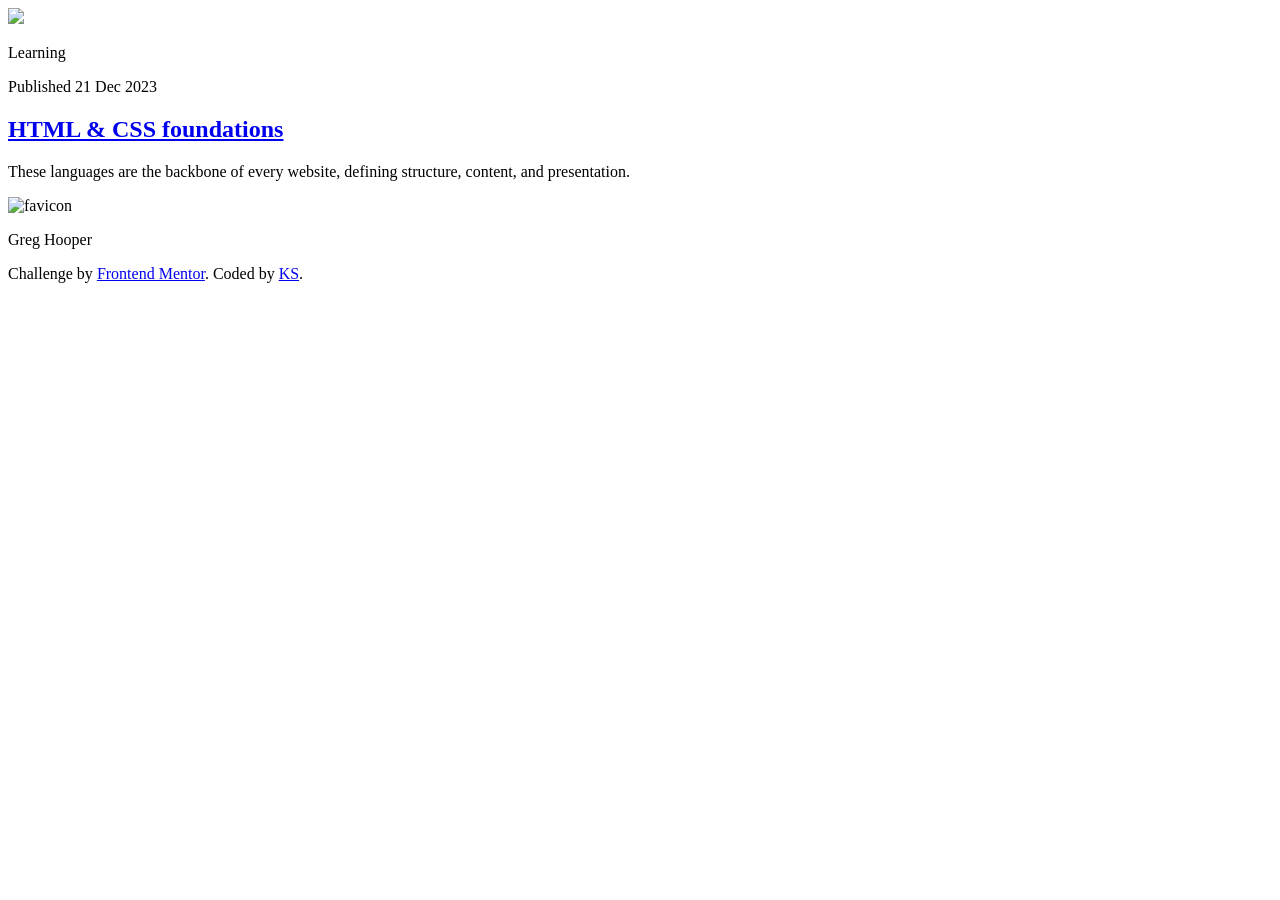
==== index.html @ 84ee01eb "Rename Blog-preview-Frontend-mentor/index.html to index.html" ====
<!DOCTYPE html>
<html lang="en">
<head>
  <meta charset="UTF-8">
  <meta name="viewport" content="width=device-width, initial-scale=1.0"> <!-- displays site properly based on user's device -->
  
  <link rel="icon" type="image/png" sizes="32x32" href="./assets/images/favicon-32x32.png">
  <link rel="preconnect" href="https://fonts.googleapis.com">
<link rel="preconnect" href="https://fonts.gstatic.com" crossorigin>
<link href="https://fonts.googleapis.com/css2?family=Figtree:wght@300..900&display=swap" rel="stylesheet">
<link rel="stylesheet" href="styles.css">

  
  <title>Frontend Mentor | Blog preview card</title>

</head>

<body>
  <section id="card">
    <div id="ilustrace-img-container">
    <img src="Images/illustration-article.svg">
    </div>
    <div class="text-karty">
      <p class="tag">Learning</p>
      <p class="publishing-date">Published 21 Dec 2023</p>
      <h2><a href="http">HTML & CSS foundations</a></h2>
      <p class="info">These languages are the backbone of every website, defining structure, content, and presentation.</p>
      <div id="author-container">
      <img class="icon" src="Images/image-avatar.webp" alt="favicon">
      <p class="author">Greg Hooper</p>
      </div>
    </div>
  </section>
  
  <footer class="attribution">
    Challenge by <a href="https://www.frontendmentor.io?ref=challenge">Frontend Mentor</a>. 
    Coded by <a href="#">KS</a>.
  </footer>
  </>
</body>
</html>
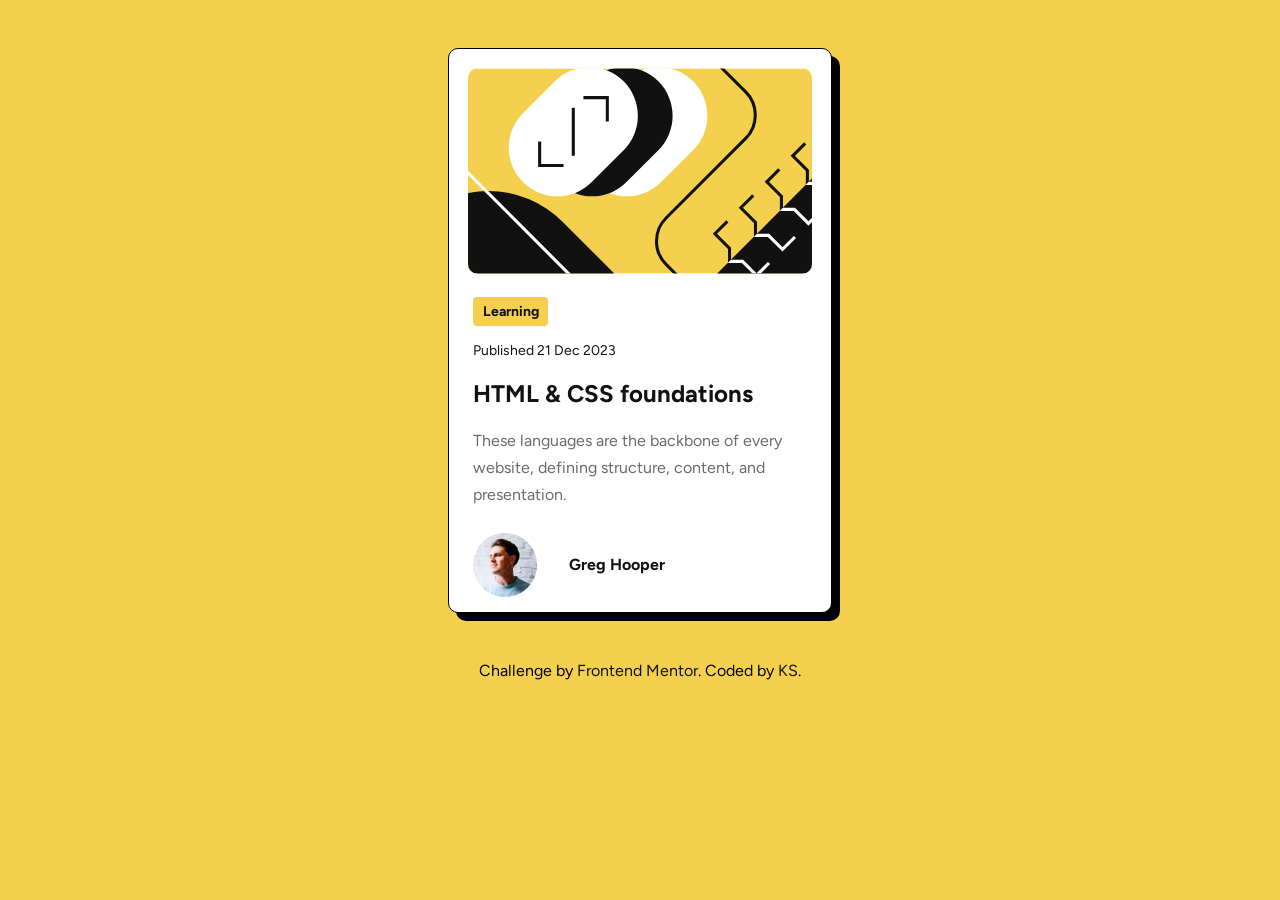
==== commit 415dd5aa: "Add alt text to images for accessibility" ====
--- a/index.html
+++ b/index.html
@@ -18,7 +18,7 @@
 <body>
   <section id="card">
     <div id="ilustrace-img-container">
-    <img src="Images/illustration-article.svg">
+    <img src="Images/illustration-article.svg" alt="featured picture">
     </div>
     <div class="text-karty">
       <p class="tag">Learning</p>
@@ -26,7 +26,7 @@
       <h2><a href="http">HTML & CSS foundations</a></h2>
       <p class="info">These languages are the backbone of every website, defining structure, content, and presentation.</p>
       <div id="author-container">
-      <img class="icon" src="Images/image-avatar.webp" alt="favicon">
+      <img class="icon" src="Images/image-avatar.webp" alt="favicon of author">
       <p class="author">Greg Hooper</p>
       </div>
     </div>
--- a/styles.css
+++ b/styles.css
@@ -0,0 +1,128 @@
+* {
+    margin: 0;
+    padding: 0;
+    box-sizing: border-box;
+}
+
+:root {
+    --background: hsl(47, 88%, 63%);
+    --card-background: hsl(0, 0%, 100%);
+    --paragraph-text: hsl(0, 0%, 42%);
+    --text: hsl(0, 0%, 7%);
+}
+
+body {
+    background-color: var(--background);
+    font-family: 'Figtree', sans-serif;
+}
+
+#card {
+    border: 1px solid black;
+    border-radius: 10px;
+    background-color: var(--card-background);
+    width: 384px;
+    height: 565px;
+    box-shadow: 8px 8px 0 black;
+    padding: 1.2rem;
+    margin: 3rem auto
+}
+
+
+
+#ilustrace-img-container {
+    display: flex;
+    align-items: center;
+    justify-content: center;  
+}
+
+#ilustrace-img-container img {
+border-radius: 10px;
+
+} 
+.text-karty {
+    margin-top: 1.7rem;
+    margin-left: 5px;
+}
+
+.tag {
+    color: var(--text);
+    background-color: var(--background);
+    display: inline;
+    padding: 0.4rem 0.6rem;
+    font-weight: bold;
+    border-radius: 4px;
+    font-size: 0.875rem;
+}
+
+.publishing-date {
+    margin-top: 1.4rem;
+    font-size: 0.875rem;
+    color: var(--text);
+}
+
+a {
+    text-decoration: none;
+    color: var(--text);
+}
+
+a:hover {
+color: var(--background);
+curosr: pointer;
+}
+
+h2 {
+    margin-top: 1.2rem;
+    font-size: 1.5rem;
+}
+
+.info {
+    color: var(--paragraph-text);
+    margin-top: 1.2rem;
+    line-height: 1.7rem;
+}
+
+#author-container {
+    display: flex;
+    margin-top: 1.5rem;
+    justify-content: flex-start;
+    align-items: center;
+    gap: 2rem;
+}
+
+
+
+.author {
+    color: var(--text);
+    font-weight: bold;
+}
+
+.attribution {
+    text-align: center;
+}
+
+@media (max-width: 680px) {
+ html {
+    font-size: 12px;
+ }
+
+ body {
+    max-height: 100dvh;
+    over-flow: hidden;
+ }
+    #card {
+    width: 80%;
+    min-width: 200px; 
+    height: auto;
+    max-height: 440px;
+    }
+
+.icon {
+    width: 3rem;
+}
+   
+ }
+#ilustrace-img-container img {
+border-radius: 10px;
+width: 100%;
+ }   
+}
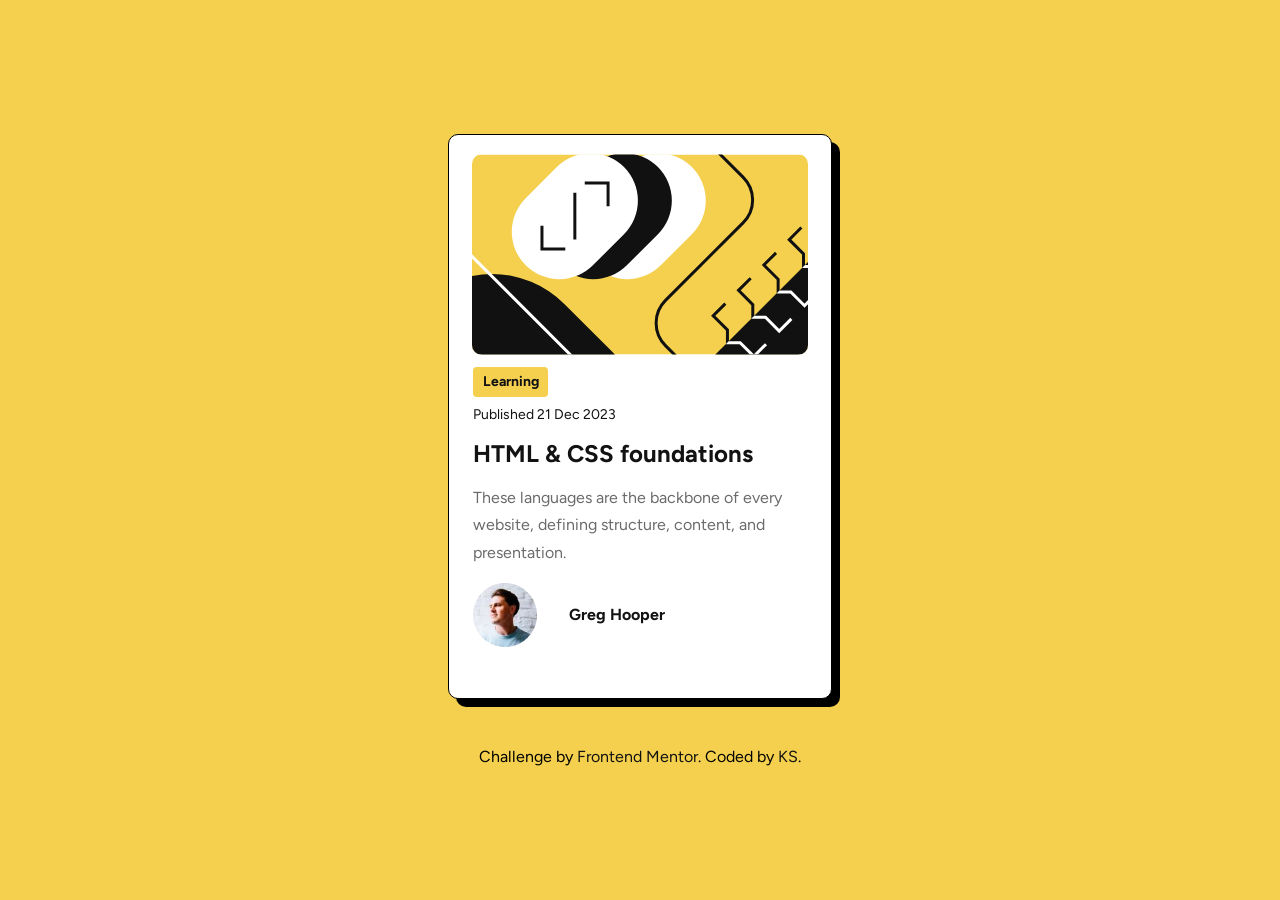
==== commit 8dd8c55f: "Refactor HTML structure and improve semantics" ====
--- a/index.html
+++ b/index.html
@@ -18,15 +18,15 @@
 <body>
   <section id="card">
     <div id="ilustrace-img-container">
-    <img src="Images/illustration-article.svg" alt="featured picture">
+    <img src="Images/illustration-article.svg">
     </div>
     <div class="text-karty">
-      <p class="tag">Learning</p>
+      <p><span class="tag">Learning</span></p>
       <p class="publishing-date">Published 21 Dec 2023</p>
       <h2><a href="http">HTML & CSS foundations</a></h2>
       <p class="info">These languages are the backbone of every website, defining structure, content, and presentation.</p>
       <div id="author-container">
-      <img class="icon" src="Images/image-avatar.webp" alt="favicon of author">
+      <img class="icon" src="Images/image-avatar.webp" alt="favicon">
       <p class="author">Greg Hooper</p>
       </div>
     </div>
--- a/styles.css
+++ b/styles.css
@@ -14,9 +14,19 @@
 body {
     background-color: var(--background);
     font-family: 'Figtree', sans-serif;
+    display: flex;
+    flex-direction: column;
+    justify-content: center;
+    align-items: center;
+height: 100dvh;
+gap: 3rem;
+
 }
 
 #card {
+    display: flex;
+    flex-direction: column;
+    gap: 1rem;
     border: 1px solid black;
     border-radius: 10px;
     background-color: var(--card-background);
@@ -24,11 +34,11 @@
     height: 565px;
     box-shadow: 8px 8px 0 black;
     padding: 1.2rem;
-    margin: 3rem auto
+   
 }
 
 
-
+ 
 #ilustrace-img-container {
     display: flex;
     align-items: center;
@@ -40,14 +50,17 @@
 
 } 
 .text-karty {
-    margin-top: 1.7rem;
+  
     margin-left: 5px;
+    display: flex;
+    flex-direction: column;
+    gap: 1rem;
 }
 
 .tag {
     color: var(--text);
     background-color: var(--background);
-    display: inline;
+    display: inline-box;
     padding: 0.4rem 0.6rem;
     font-weight: bold;
     border-radius: 4px;
@@ -55,7 +68,6 @@
 }
 
 .publishing-date {
-    margin-top: 1.4rem;
     font-size: 0.875rem;
     color: var(--text);
 }
@@ -71,19 +83,19 @@
 }
 
 h2 {
-    margin-top: 1.2rem;
+
     font-size: 1.5rem;
 }
 
 .info {
     color: var(--paragraph-text);
-    margin-top: 1.2rem;
+
     line-height: 1.7rem;
 }
 
 #author-container {
     display: flex;
-    margin-top: 1.5rem;
+   
     justify-content: flex-start;
     align-items: center;
     gap: 2rem;
@@ -100,29 +112,79 @@
     text-align: center;
 }
 
-@media (max-width: 680px) {
- html {
+@media (max-width: 768px) {
+  html {
     font-size: 12px;
+  }
+    #card {
+    width: 288px;
+    height: 424px;
+}
+    #ilustrace-img-container img {
+    border-radius: 10px;
+    width: 100%;
+ }   
+
+#author-container {
+    display: flex;
+
+    justify-content: flex-start;
+    align-items: center;
+    gap: 1rem;
+}
+
+ .icon {
+    transform: scale(0.6);
+
  }
 
- body {
-    max-height: 100dvh;
-    over-flow: hidden;
+ 
+}
+
+@media (max-width: 480px)  {
+  html {
+    font-size: 15px;
+  }
+    #card {
+    width: 288px;
+height: 424px;
+
+}
+    #ilustrace-img-container img {
+    border-radius: 10px;
+    width: 100%;
+ }   
+
+#author-container {
+    display: flex;
+   
+    justify-content: flex-start;
+    align-items: center;
+    gap: 1rem;
+}
+
+ .icon {
+    transform: scale(0.6);
+
  }
-    #card {
-    width: 80%;
-    min-width: 200px; 
-    height: auto;
-    max-height: 440px;
-    }
 
-.icon {
-    width: 3rem;
+ .text-karty {
+  
+    margin-left: 5px;
+    display: flex;
+    flex-direction: column;
+    gap: 0.6rem;
+}
+
+ 
+
+ .info {
+    color: var(--paragraph-text);
+
+    line-height: 1.3rem;
+}
+ 
 }
    
- }
-#ilustrace-img-container img {
-border-radius: 10px;
-width: 100%;
- }   
-}
+
+
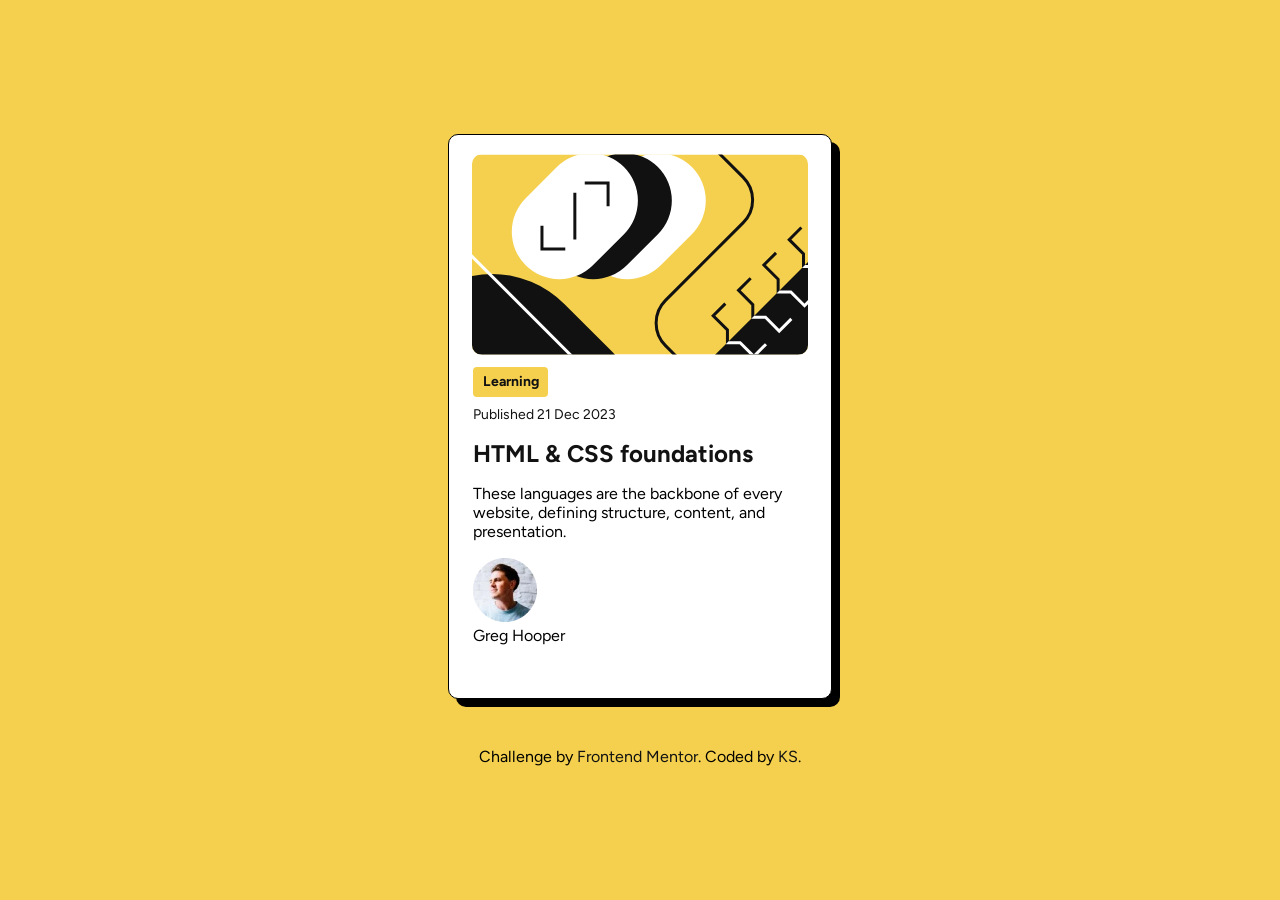
==== commit 00034d92: "Add alt text to images for accessibility" ====
--- a/index.html
+++ b/index.html
@@ -18,15 +18,15 @@
 <body>
   <section id="card">
     <div id="ilustrace-img-container">
-    <img src="Images/illustration-article.svg">
+    <img src="Images/illustration-article.svg" alt="Featured Image">
     </div>
     <div class="text-karty">
       <p><span class="tag">Learning</span></p>
       <p class="publishing-date">Published 21 Dec 2023</p>
-      <h2><a href="http">HTML & CSS foundations</a></h2>
+      <h2><a href="#">HTML & CSS foundations</a></h2>
       <p class="info">These languages are the backbone of every website, defining structure, content, and presentation.</p>
       <div id="author-container">
-      <img class="icon" src="Images/image-avatar.webp" alt="favicon">
+      <img class="icon" src="Images/image-avatar.webp" alt="Greg Hooper">
       <p class="author">Greg Hooper</p>
       </div>
     </div>
--- a/styles.css
+++ b/styles.css
@@ -60,7 +60,7 @@
 .tag {
     color: var(--text);
     background-color: var(--background);
-    display: inline-box;
+    display: inline;
     padding: 0.4rem 0.6rem;
     font-weight: bold;
     border-radius: 4px;
@@ -78,9 +78,17 @@
 }
 
 a:hover {
-color: var(--background);
-curosr: pointer;
+
+cursor: pointer;
 }
+
+a:active {
+    color: var(--background);
+}
+
+
+a:focus {
+   outline: 1px solid black;
 
 h2 {
 
